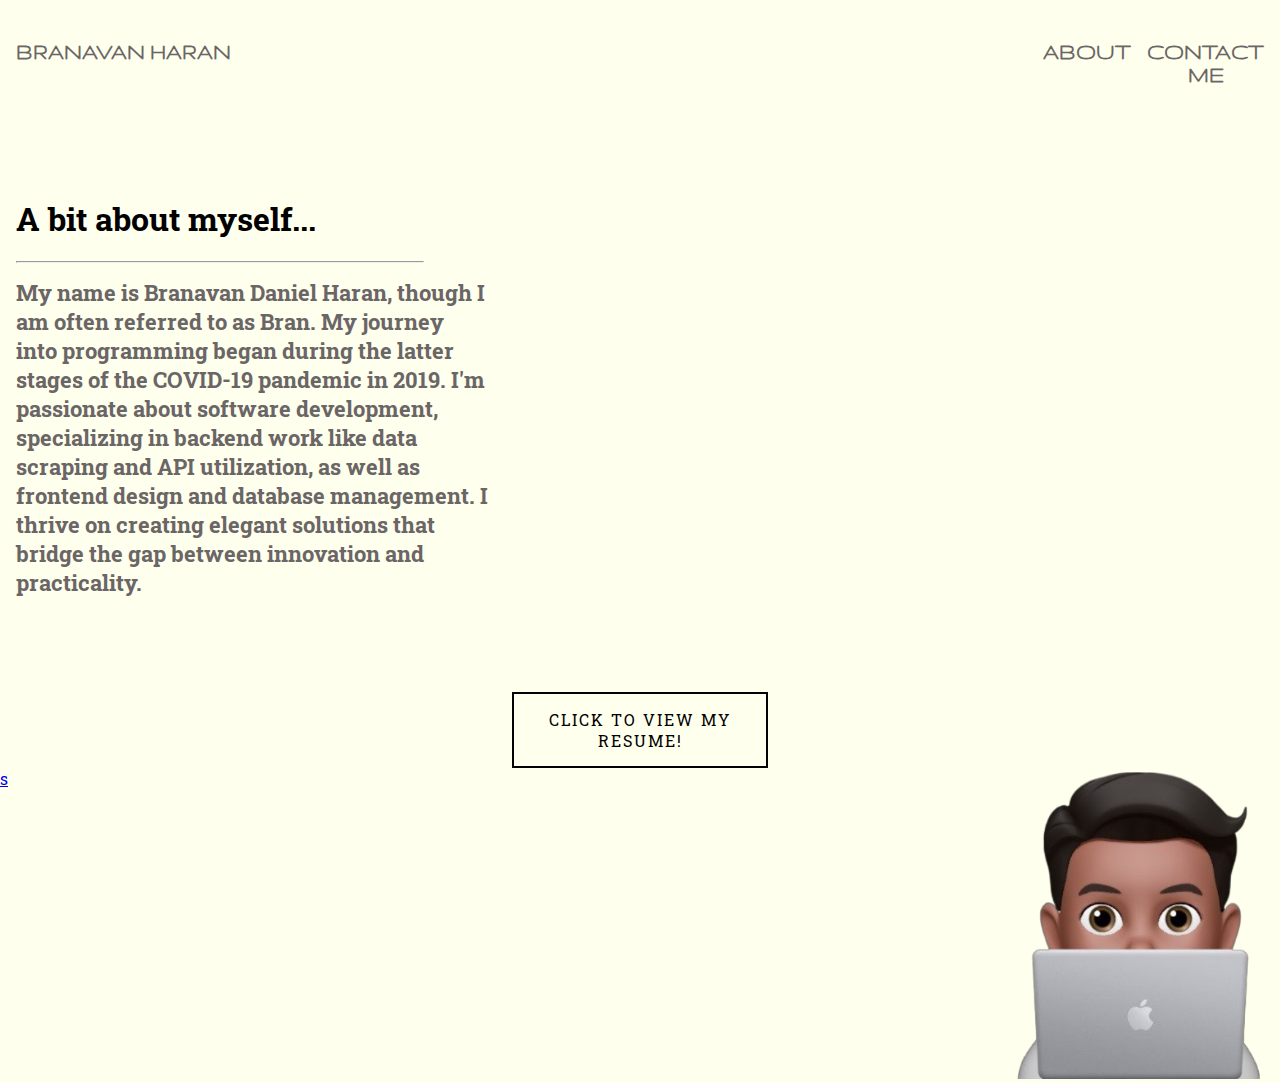
==== about.html @ 1ef3612a "uploading files to deploy" ====
<!DOCTYPE html>
<html lang="en">
<head>
    <meta charset="UTF-8">
    <meta name="viewport" content="width=device-width, initial-scale=1.0">
    <link rel="stylesheet" href="https://fonts.googleapis.com/css?family=Roboto+Slab">
    <link rel="stylesheet" href="https://fonts.googleapis.com/css?family=Gruppo&display=swap">
    <link rel="stylesheet" href="styles.css">
    <style>
        body {
            font-family: 'Roboto Slab', sans-serif;
        }
    </style>
    <title>Branavan Daniel Haran - Freelance Fullstack Developer!</title>
</head>
<body>
    <h1 class="logo"><a href="bran-portfolio.html">BRANAVAN HARAN</h1>
    <h1 class="menu"><a href="contact-me.html">CONTACT<br>ME</a></h1>
    <h1 class="menu"><a href="about.html">ABOUT</a></h1>
    <h1 class="about-me-title">A bit about myself...</h1>
    <hr>
    <div class="about-me-text">
        <h1 class="text-1">My name is Branavan Daniel Haran, though I am often referred to as Bran. My journey into programming began during the latter stages of the COVID-19 pandemic in 2019. I'm passionate about software development, specializing in backend work like data scraping and API utilization, as well as frontend design and database management. I thrive on creating elegant solutions that bridge the gap between innovation and practicality.</h1>
    </div>
    <div class="resume-bttn">
        <a href="https://cdn.discordapp.com/attachments/1020395598131769516/1164671237272903810/Resume.pdf?ex=65440f9d&is=65319a9d&hm=ed1588a51d33b288b330316a8e1cb648df74d8028ab50f7ab3e60947ecc3fda1&"><span>Click to view my Resume!</span>
    </div>
    <div class="memeoji-class">
        <img src="memeoji.png">
    </div>
    <script src="script.js"></script>
    <script src="https://smtpjs.com/v3/smtp.js"></script>s
</body>
</html>
---- styles.css ----
body {
    margin: 0;
    padding: 0;
    background-color: #FFFFED;
}

.container {
    position: relative;
    height: 100vh;
}

.quote-page,
.homepage {
    position: absolute;
    top: 0;
    left: 0;
    width: 100%;
    height: 100%;
    transition: opacity 0.5s ease-in-out;
}

.quote-page {
    background-color: #333;
    color: #fff;
    display: flex;
    justify-content: center;
    align-items: center;
    opacity: 1;
    font-style: italic;
    font-size: 32px;
}

.quote {
    text-align: center;
}

.quote-1 p.author {
    color: #6b6666;
    font-style: normal;
    text-align: center;
    font-size: 24px;
}

.homepage {
    display: none;
}

.fade-up {
    opacity: 0;
}

.logo{
    font-family: 'Gruppo', sans-serif;
    font-size: 24px;
    padding-top: 1.5rem;
    padding-left: 1rem;
    display: inline-block;
    width: 35%;
    color: #6b6666;
}

.menu{
    font-family: 'Gruppo', sans-serif;
    font-size: 24px;
    padding-top: 1.5rem;
    padding-right: 1rem;
    float: right;
    color: #6b6666;
    text-align: center;
}

.logo a {
    color: #6b6666;
    text-decoration: none; 
}

.logo a:hover {
    color: black;
    font-weight: bolder;
    font-style: italic;
}

.logo a:active {
    color: black;
}


.menu a {
    color: #6b6666; 
    text-decoration: none;
    transition: color 0.3s;
}

.menu a:hover {
    color: black;
    font-weight: bolder;
    font-style: italic;
}

.menu a:active {
    color: black;
}

.homepage h1.slogan {
    padding-top: 6rem;
    padding-left: 1rem;
    font-size: 36px;
}

hr {
    width: calc(33% - 1rem);
    margin-left: 1rem;
}

.small-text-1 h1 {
    padding-left: 1rem;
    font-size: 22px;
    color: #6b6666;
}

.small-text-2 h1 {
    padding-right: 1rem;
    float: right;
    font-size: 26px
}

.about-me-title {
    padding-top: 6rem;
    padding-left: 1rem;
}

.about-me-text h1{
    padding-left: 1rem;
    font-size: 22px;
    color: #6b6666;
    width: 37%
}

.memeoji-class {
    float: right;
    padding-right: 1rem;
}

.memeoji-class img {
    width: 250px;
    height: auto;
}

.resume-bttn {
    padding-left: 40%;
    padding-top: 5rem;
    display: inline-block;
    display: flex;
    justify-content: center;
    flex-direction: column;
    width: 20%;
    text-align: center;
    background-color: #00000000;
    transition: background-color 0.3s;
}

.resume-bttn a {
    text-decoration: none;
    border: 2px solid #010100;
    padding: 15px;
    color: #000;
    text-transform: uppercase;
    letter-spacing: 2px;
    position: relative;
    display: inline-block;
    z-index: 3;
    background-color: transparent;
    transition: background-color 0.3s
}

.resume-bttn a:hover {
    background-color: #e5f9fc;
    color: #000;
}

.contact-container {
    padding-left: 1rem;
    display: flex;
    flex-direction: column;
}

.contact-container form {
    display: flex;
    flex-direction: column;
    width: 40%;
    border-radius: 12px;
}

.form-group {
    display: flex;
    flex-direction: column;
    margin-bottom: 1rem;
}

.form-group label {
    font-weight: bold;
}

.contact-container input,
.contact-container textarea {
    border: 1px solid #747474;
    margin: 10px 0; 
    padding: 10px;
    outline: none;
    background: #94949490;
}

.contact-container input,
.contact-container textarea {
    border: none; 
    border-bottom: 2px solid #333; 
    background: transparent;
    outline: none;
    padding-top: 0.2rem;
}

.contact-container input::placeholder,
.contact-container textarea::placeholder {
    color: #94949490;
    /* padding-left: 1.05rem; */
    font-size: 18px;
}


.contact-container button {
    padding: 15px;
    background: #94949490;
    outline: none;
    cursor: pointer;
    width: 150px;
    margin: 20px auto 0;
    border-radius: 20px;
}

.contact-text h1 {
    padding-top: 6rem;
    padding-left: 1rem;
    font-size: 28px;
}

.contact-me-text h1{
    padding-left: 1rem;
    font-size: 22px;
    color: #6b6666;
    width: 37%
}

#local-time {
    position: fixed;
    left: 1rem;
    bottom: 1.5rem;
    padding-left: 1rem;
}
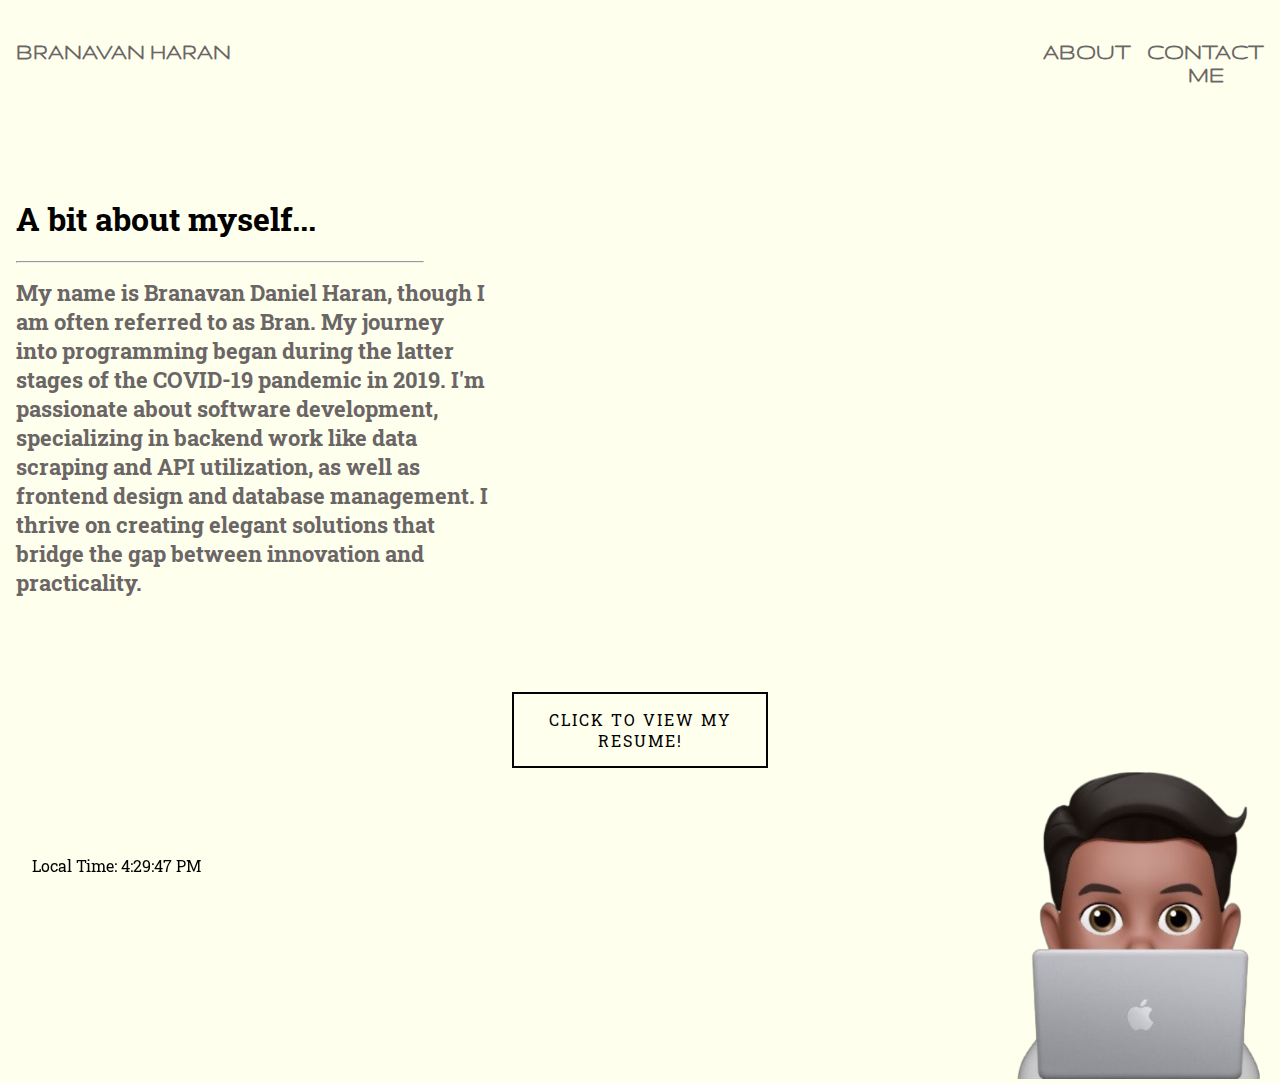
==== commit 7ac24c23: "adding social media links and tidying up website" ====
--- a/about.html
+++ b/about.html
@@ -14,7 +14,7 @@
     <title>Branavan Daniel Haran - Freelance Fullstack Developer!</title>
 </head>
 <body>
-    <h1 class="logo"><a href="bran-portfolio.html">BRANAVAN HARAN</h1>
+    <h1 class="logo"><a href="index.html">BRANAVAN HARAN</h1>
     <h1 class="menu"><a href="contact-me.html">CONTACT<br>ME</a></h1>
     <h1 class="menu"><a href="about.html">ABOUT</a></h1>
     <h1 class="about-me-title">A bit about myself...</h1>
@@ -23,12 +23,18 @@
         <h1 class="text-1">My name is Branavan Daniel Haran, though I am often referred to as Bran. My journey into programming began during the latter stages of the COVID-19 pandemic in 2019. I'm passionate about software development, specializing in backend work like data scraping and API utilization, as well as frontend design and database management. I thrive on creating elegant solutions that bridge the gap between innovation and practicality.</h1>
     </div>
     <div class="resume-bttn">
-        <a href="https://cdn.discordapp.com/attachments/1020395598131769516/1164671237272903810/Resume.pdf?ex=65440f9d&is=65319a9d&hm=ed1588a51d33b288b330316a8e1cb648df74d8028ab50f7ab3e60947ecc3fda1&"><span>Click to view my Resume!</span>
+        <a href="https://cdn.discordapp.com/attachments/1020395598131769516/1164671237272903810/Resume.pdf?ex=65440f9d&is=65319a9d&hm=ed1588a51d33b288b330316a8e1cb648df74d8028ab50f7ab3e60947ecc3fda1&">
+            <span>Click to view my Resume!</span>
+        </a>
     </div>
     <div class="memeoji-class">
         <img src="memeoji.png">
     </div>
+    <div 
+        id="local-time" a href="">
+    </div>
+
     <script src="script.js"></script>
-    <script src="https://smtpjs.com/v3/smtp.js"></script>s
+    <script src="https://smtpjs.com/v3/smtp.js"></script>
 </body>
 </html> --- a/styles.css
+++ b/styles.css
@@ -178,6 +178,11 @@
     color: #000;
 }
 
+.contact-container-main {
+    width: 50%;
+    
+}
+
 .contact-container {
     padding-left: 1rem;
     display: flex;
@@ -187,8 +192,8 @@
 .contact-container form {
     display: flex;
     flex-direction: column;
-    width: 40%;
     border-radius: 12px;
+    width: 90%
 }
 
 .form-group {
@@ -247,7 +252,7 @@
     padding-left: 1rem;
     font-size: 22px;
     color: #6b6666;
-    width: 37%
+    width: 80%
 }
 
 #local-time {
@@ -257,4 +262,12 @@
     padding-left: 1rem;
 }
 
-
+.sm-bttns img {
+    width: 3.5rem;
+    height: auto;
+    position: fixed;
+    right: 10rem;
+    bottom: 1.5rem;
+}
+
+
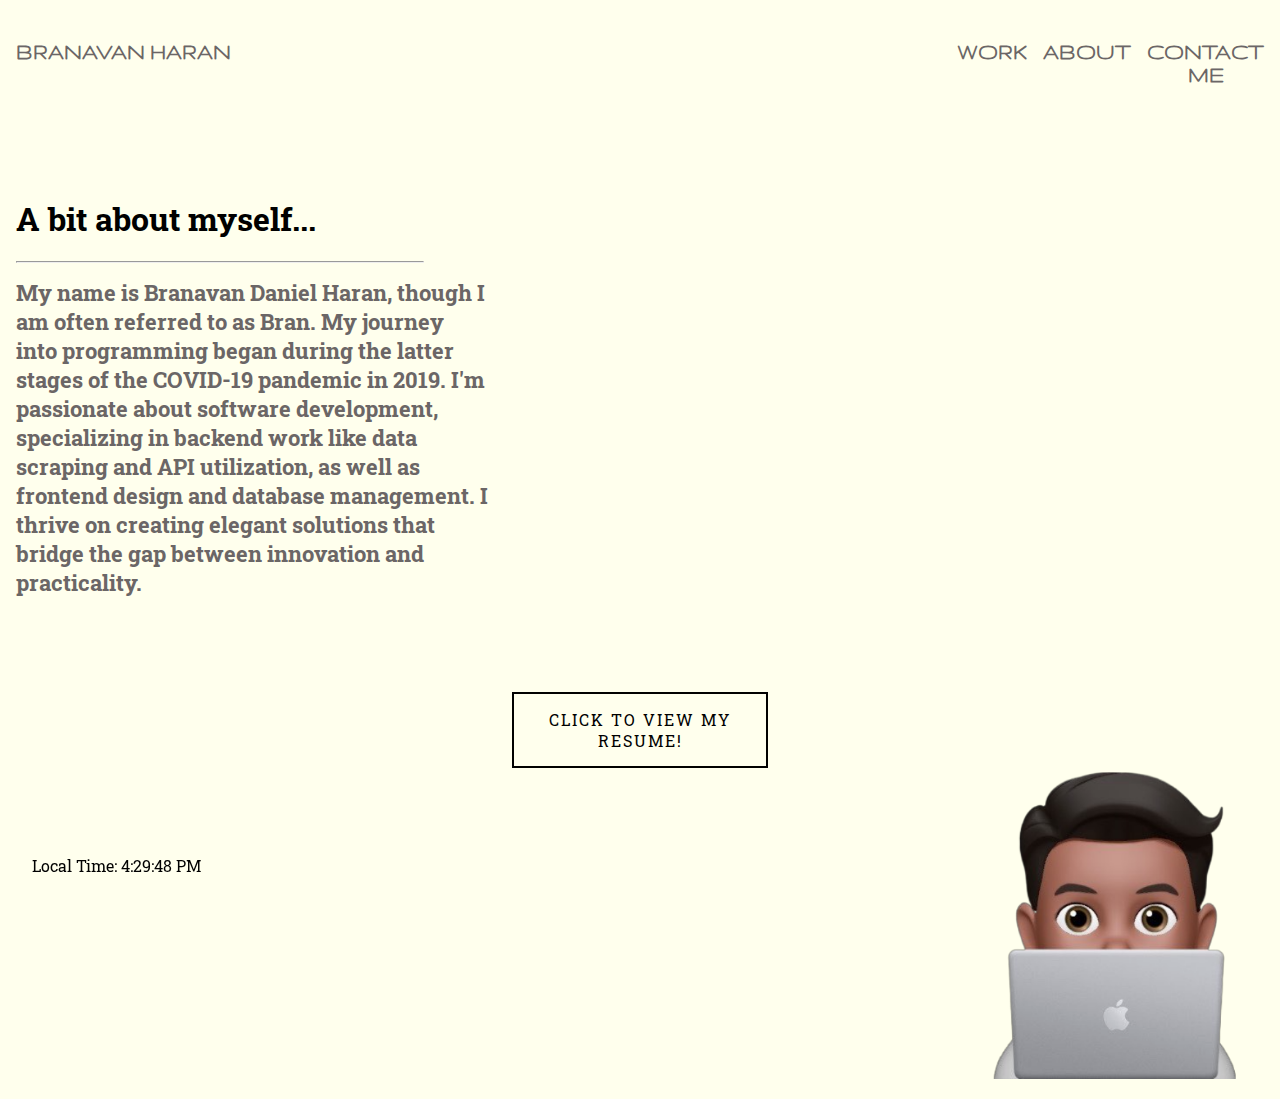
==== commit aba5ade1: "added work/experiences page," ====
--- a/about.html
+++ b/about.html
@@ -17,6 +17,7 @@
     <h1 class="logo"><a href="index.html">BRANAVAN HARAN</h1>
     <h1 class="menu"><a href="contact-me.html">CONTACT<br>ME</a></h1>
     <h1 class="menu"><a href="about.html">ABOUT</a></h1>
+    <h1 class="menu"><a href="work.html">WORK</a></h1>
     <h1 class="about-me-title">A bit about myself...</h1>
     <hr>
     <div class="about-me-text">
--- a/styles.css
+++ b/styles.css
@@ -144,6 +144,8 @@
 .memeoji-class img {
     width: 250px;
     height: auto;
+    padding-right: 1.5rem;
+    padding-bottom: 1rem;
 }
 
 .resume-bttn {
@@ -260,6 +262,7 @@
     left: 1rem;
     bottom: 1.5rem;
     padding-left: 1rem;
+    z-index: 999;
 }
 
 .sm-bttns img {
@@ -270,4 +273,79 @@
     bottom: 1.5rem;
 }
 
-
+.projects-container {
+    display: flex;
+    flex-wrap:nowrap; /* Wrap the items to the next row when there's not enough space */
+    align-items: flex-start; /* Align items at the top */
+    padding-left: 1rem;
+    overflow-y: auto;
+}
+
+.date-header {
+    min-width: 180px; /* Adjust the width as needed */
+    font-weight: bold; /* Make the date header bold or customize styling */
+    float: left;
+    color: #9e9e9e;
+}
+
+.work-text {
+    font-size: 22px;
+    color: #6b6666;
+    flex-grow: 1; /*Allow the work-text to take up remaining space */
+    padding-right: 9rem;
+    width: 99.99%
+}
+
+.experience-title-11n {
+    position: relative;
+    text-align: left; /* Align the experience title to the left */
+    font-weight: bold; /* Make the experience title bold or customize styling */
+    margin-left: 2rem; /* Add margin to position it to the right of the date-header */
+    font-size: 18px;
+    display: inline-block;
+}
+
+.experience-container:hover {
+    box-shadow: 0 0 10px rgba(0, 0, 0, 0.3); /* Add a box shadow on hover */
+    border: 1px solid #ccc; /* Add a border on hover */
+    /* padding-bottom: 10px; Optional: Add padding to give some spacing around the content */
+    border-radius: 5px;
+}
+
+.date-header {
+    min-width: 180px;
+    font-weight: bold;
+    color: #9e9e9e;
+    font-size: 14px;
+}
+
+.experience-title-11n {
+    text-align: left;
+    font-weight: bold;
+    font-size: 18px;
+    display: inline-block;
+}
+
+.experience-text {
+    font-weight: normal;
+    font-size: 16px;
+    padding-top: 1rem;
+    width: 90%;
+    text-decoration: none;
+    color: #000
+}
+
+.experience-text-container {
+    
+}
+
+.experience-title-11n {
+    text-decoration: none; /* Remove underline */
+    color: #000; /* Set your desired text color */
+}
+
+.experience-link {
+    text-decoration: none;
+    display: block; /* Change the display property to 'block' to stack elements vertically */
+    margin-bottom: 20px; /* Add margin between the projects */
+}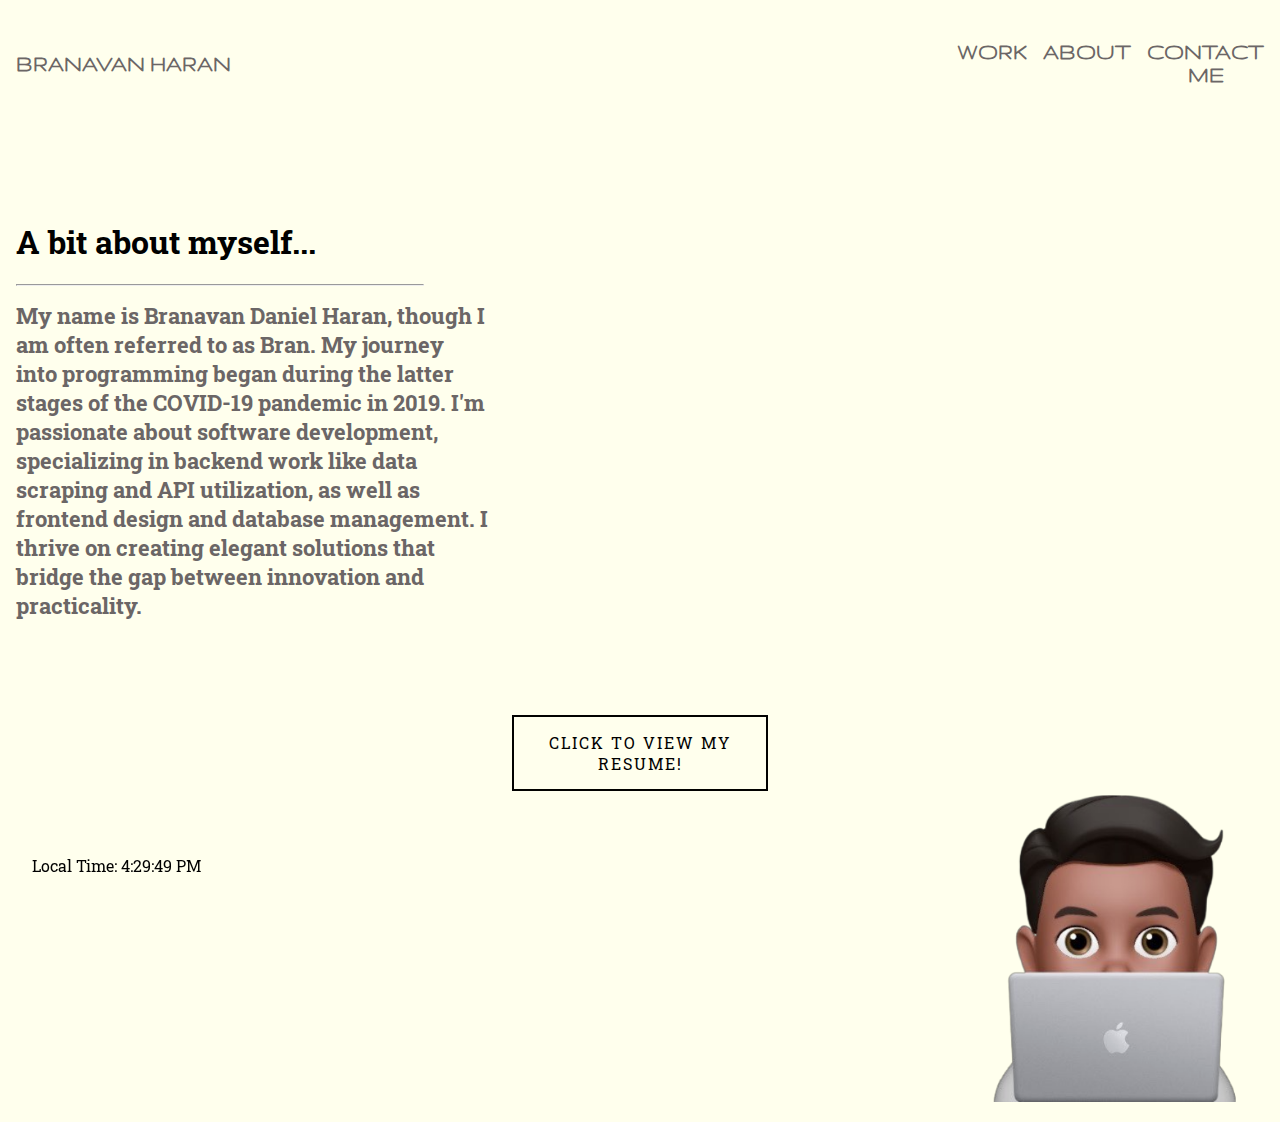
==== commit 54a0cd78: "updates on different dimension viewing" ====
--- a/about.html
+++ b/about.html
@@ -14,10 +14,19 @@
     <title>Branavan Daniel Haran - Freelance Fullstack Developer!</title>
 </head>
 <body>
-    <h1 class="logo"><a href="index.html">BRANAVAN HARAN</h1>
-    <h1 class="menu"><a href="contact-me.html">CONTACT<br>ME</a></h1>
-    <h1 class="menu"><a href="about.html">ABOUT</a></h1>
-    <h1 class="menu"><a href="work.html">WORK</a></h1>
+    <div class="header">
+        <h1 class="logo"><a href="index.html">BRANAVAN HARAN</a></h1>
+        <div class="nav">
+            <h1 class="menu"><a href="contact-me.html">CONTACT<br>ME</a></h1>
+            <h1 class="menu"><a href="about.html">ABOUT</a></h1>
+            <h1 class="menu"><a href="work.html">WORK</a></h1>
+        </div>
+        <div class="burger">
+            <div></div>
+            <div></div>
+            <div></div>
+        </div>
+    </div>
     <h1 class="about-me-title">A bit about myself...</h1>
     <hr>
     <div class="about-me-text">
--- a/styles.css
+++ b/styles.css
@@ -20,25 +20,12 @@
 }
 
 .quote-page {
-    background-color: #333;
-    color: #fff;
+    background-color: #eaeaea;
     display: flex;
     justify-content: center;
     align-items: center;
     opacity: 1;
-    font-style: italic;
-    font-size: 32px;
-}
-
-.quote {
-    text-align: center;
-}
-
-.quote-1 p.author {
-    color: #6b6666;
-    font-style: normal;
-    text-align: center;
-    font-size: 24px;
+    height: 100%; 
 }
 
 .homepage {
@@ -229,7 +216,6 @@
 .contact-container input::placeholder,
 .contact-container textarea::placeholder {
     color: #94949490;
-    /* padding-left: 1.05rem; */
     font-size: 18px;
 }
 
@@ -275,77 +261,257 @@
 
 .projects-container {
     display: flex;
-    flex-wrap:nowrap; /* Wrap the items to the next row when there's not enough space */
-    align-items: flex-start; /* Align items at the top */
-    padding-left: 1rem;
-    overflow-y: auto;
+    align-items: flex-start;
+    padding-left: 1rem;
+    /* overflow-y: auto; */
+    justify-content: space-between;
+}
+
+.right-column {
+    width: 49%;
+    display: flex;
+    flex-direction: column;
+    gap: 10px; 
+}
+
+.left-column {
+    width: 30%;
+}
+.right-column {
+    width: 64%;
 }
 
 .date-header {
-    min-width: 180px; /* Adjust the width as needed */
-    font-weight: bold; /* Make the date header bold or customize styling */
-    float: left;
+    font-weight: bold;
     color: #9e9e9e;
+    min-width: 170px;
+    font-weight: bold;
+    font-size: 14px;
 }
 
 .work-text {
-    font-size: 22px;
-    color: #6b6666;
-    flex-grow: 1; /*Allow the work-text to take up remaining space */
-    padding-right: 9rem;
-    width: 99.99%
+    font-size: 19px;
+    color: #6b6666;
+    flex-grow: 1; 
+    width: 100%
 }
 
 .experience-title-11n {
     position: relative;
-    text-align: left; /* Align the experience title to the left */
-    font-weight: bold; /* Make the experience title bold or customize styling */
-    margin-left: 2rem; /* Add margin to position it to the right of the date-header */
+    text-align: left;
+    font-weight: bold; 
     font-size: 18px;
     display: inline-block;
+    text-decoration: none;
+    color: black;
+    margin-top: 0;
 }
 
 .experience-container:hover {
-    box-shadow: 0 0 10px rgba(0, 0, 0, 0.3); /* Add a box shadow on hover */
-    border: 1px solid #ccc; /* Add a border on hover */
-    /* padding-bottom: 10px; Optional: Add padding to give some spacing around the content */
+    box-shadow: 0 0 10px rgba(0, 0, 0, 0.3);
+    border: 1px solid #ccc;
     border-radius: 5px;
-}
-
-.date-header {
-    min-width: 180px;
-    font-weight: bold;
-    color: #9e9e9e;
-    font-size: 14px;
-}
-
-.experience-title-11n {
-    text-align: left;
-    font-weight: bold;
-    font-size: 18px;
-    display: inline-block;
 }
 
 .experience-text {
     font-weight: normal;
     font-size: 16px;
-    padding-top: 1rem;
     width: 90%;
     text-decoration: none;
-    color: #000
-}
-
-.experience-text-container {
-    
-}
-
-.experience-title-11n {
-    text-decoration: none; /* Remove underline */
-    color: #000; /* Set your desired text color */
+    color: #000;
+    display: block;
+}
+
+.job-info {
+    display: flex;
+    flex-direction: column;
+    gap: 1rem;
 }
 
 .experience-link {
     text-decoration: none;
-    display: block; /* Change the display property to 'block' to stack elements vertically */
-    margin-bottom: 20px; /* Add margin between the projects */
+    display: block; 
+    margin-bottom: 20px;
+}
+
+.experience-wrapper {
+    display: flex;
+    flex-direction: column; 
+}
+
+.experience-container {
+    display: flex;
+    flex-direction: column;
+    transition: border,box-shadow 0.5s;
+    padding: 5px;
+    border: 1px solid #FFFFED;
+}
+
+.experience-content {
+    display: flex;
+    flex-direction: row;
+    gap: 0.5rem;
+    flex-direction: row;
+}
+
+.skill-bubbles {
+    position: relative;
+    border: 2px solid #f7e2cd;
+    border-radius: 9999px;
+    text-align: center;
+    font-family: 'Inter', sans-serif;
+    font-weight: 500;
+    font-size: 13px;
+    color: #b69677;
+    display: inline-block;
+    padding: 0.75vh 1.75vh;
+    width: auto;
+    margin-right: 1vh;
+    margin-top: 1vh;
+}
+
+.skills-container {
+    display: flex;
+    flex-wrap: wrap;
+}
+
+.chartjs-skill {
+    width: 250px;
+    height: auto;
+}
+
+#tooltip-image {
+    opacity: 0;
+    visibility: hidden;
+    position: absolute;
+    left: -81vw;
+    top: -65vh;
+    width: 33.5vw;
+    height: auto;
+    border-radius: 15px;
+    transition: opacity 0.3s ease, visibility 0.3s ease;
+}
+
+#chartjs-skill:hover {
+    background-color: #f7e2cd;
+}
+
+#chartjs-skill:hover #tooltip-image {
+    opacity: 1;
+    visibility: visible;
+}
+
+.header {
+    display: flex;
+    justify-content: space-between;
+    align-items: center;
+}
+
+.burger {
+    display: none;
+    cursor: pointer;
+    padding-right: 1rem;
+}
+
+.burger div {
+    width: 25px;
+    height: 3px;
+    background-color: #6b6666;
+    margin: 5px;
+}
+
+.quote-text, .quote-author {
+    display: none;
+}
+
+@media screen and (max-width: 768px) {
+    .nav {
+        position: absolute;
+        height: 92vh;
+        top: 10%;
+        /* width: 80%; */
+        background-color: rgba(0,0,0,0);
+        /* display: flex;
+        flex-direction: row; */
+        /* width: calc(100% - 40%); */
+        opacity: 0;
+        transition: opacity 0.5s ease-in-out;
+        right: 1rem;
+        left: 1rem;
+    }
+
+    .nav.active {
+        opacity: 1;
+    }
+
+    .burger {
+        display: block;
+    }
+
+    .menu {
+    font-family: 'Gruppo', sans-serif;
+    font-size: 20px;
+    padding-top: 1rem;
+    padding-right: 1rem;
+    float: right;
+    color: #6b6666;
+    text-align: center;
+
+    }
+
+    .homepage h1.slogan {
+        font-size: 24px;
+        padding-top: 4rem;
+        padding-right: 1rem;
+    }
+
+    .small-text-1 h1 {
+        font-size: 18px;
+        color: #6b6666;
+        text-align: right;
+        padding-right: 1rem;
+    }
+
+    .small-text-2 h1 {
+        font-size: 20px;
+        padding-left: 1rem;
+        text-align: left;
+    }
+
+    .quote-1 img {
+        display: none;
+    }
+
+    .quote-text, .quote-author {
+        display: block;
+        text-align: center;
+        color: #6b6666;
+    }
+
+    .quote-text {
+        font-size: 1.2em;
+        margin-top: 20px;
+    }
+
+    .quote-author {
+        font-size: 1em;
+        margin-top: 10px;
+    }
+
+    .about-me-text h1 {
+        padding-left: 1rem;
+        font-size: 18px;
+        color: #6b6666;
+        width: 100%;
+        padding-right: 1rem;
+    }
+
+    .resume-bttn {
+        width: 100%;
+        padding-top: 3.5rem;
+        margin: auto;
+        padding-left: 1rem; /* Add this line */
+        padding-right: 1rem; /* Add this line */
+        
+    }
 }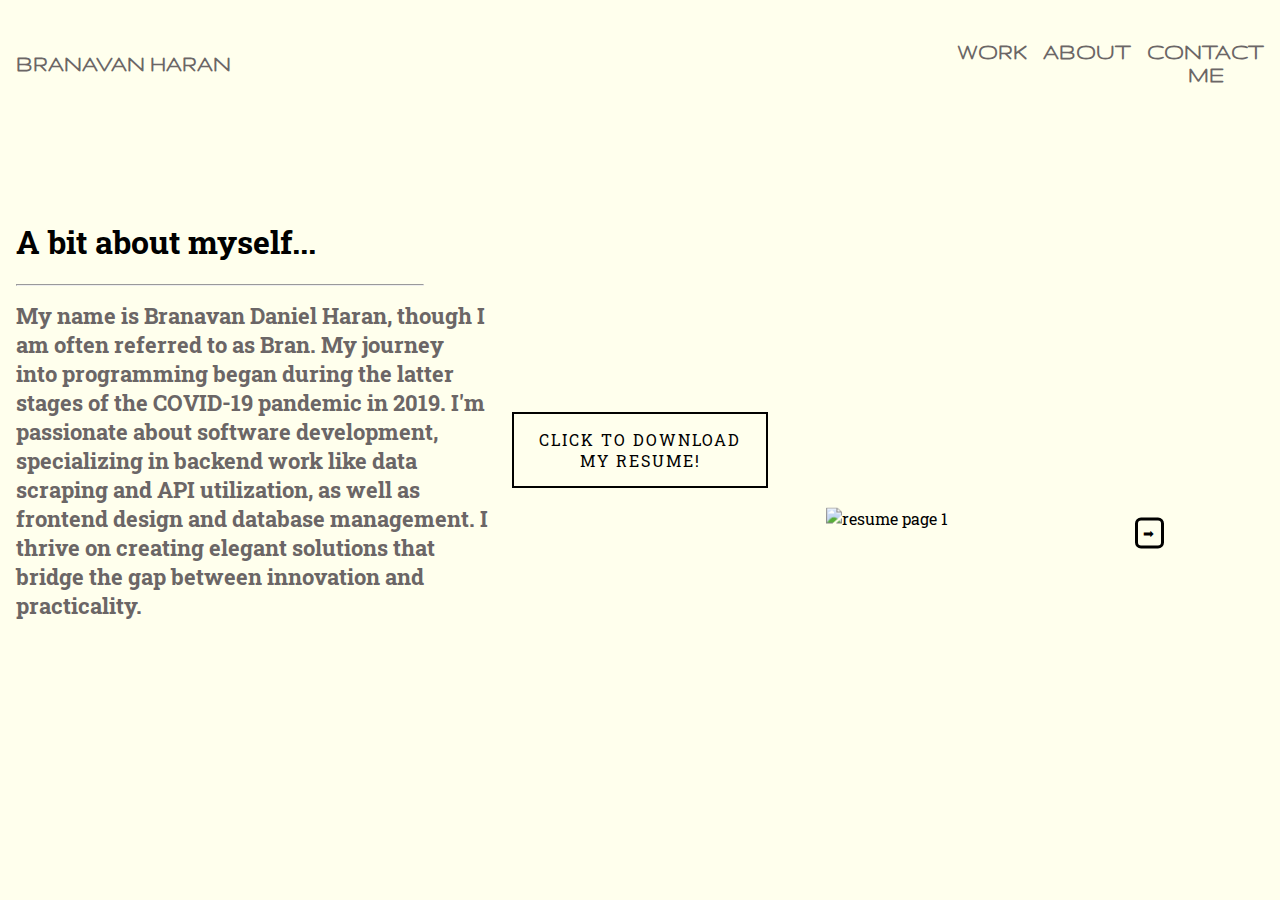
==== commit 4e953a60: "portfolio updates" ====
--- a/about.html
+++ b/about.html
@@ -9,6 +9,7 @@
     <style>
         body {
             font-family: 'Roboto Slab', sans-serif;
+            max-width: 100%;
         }
     </style>
     <title>Branavan Daniel Haran - Freelance Fullstack Developer!</title>
@@ -33,12 +34,13 @@
         <h1 class="text-1">My name is Branavan Daniel Haran, though I am often referred to as Bran. My journey into programming began during the latter stages of the COVID-19 pandemic in 2019. I'm passionate about software development, specializing in backend work like data scraping and API utilization, as well as frontend design and database management. I thrive on creating elegant solutions that bridge the gap between innovation and practicality.</h1>
     </div>
     <div class="resume-bttn">
-        <a href="https://cdn.discordapp.com/attachments/1020395598131769516/1164671237272903810/Resume.pdf?ex=65440f9d&is=65319a9d&hm=ed1588a51d33b288b330316a8e1cb648df74d8028ab50f7ab3e60947ecc3fda1&">
-            <span>Click to view my Resume!</span>
+        <a href="https://cdn.discordapp.com/attachments/1020395598131769516/1204167633910628362/B._Harans_CV.pdf?ex=65d3bf80&is=65c14a80&hm=76fef35df924544dc8a8b7f53eb5b91f70b43fc15bfde5ce2f7bf97fc8f627e6&">
+            <span>Click to download my Resume!</span>
         </a>
     </div>
-    <div class="memeoji-class">
-        <img src="memeoji.png">
+    <div class="resume-display">
+        <img id="resumeImage" src="https://cdn.discordapp.com/attachments/1020395598131769516/1204166528006750218/image.png?ex=65d3be78&is=65c14978&hm=46e87ff2dcbd4571980a84c457b9bf1fdef03f5ff0a5a6b22b9891fece881417&" alt="resume page 1" />
+        <button onclick="nextPage()">➡</button>
     </div>
     <div 
         id="local-time" a href="">
--- a/styles.css
+++ b/styles.css
@@ -2,6 +2,7 @@
     margin: 0;
     padding: 0;
     background-color: #FFFFED;
+    max-width: 100%;
 }
 
 .container {
@@ -111,6 +112,8 @@
     font-size: 26px
 }
 
+/* ABOUT page */
+
 .about-me-title {
     padding-top: 6rem;
     padding-left: 1rem;
@@ -129,10 +132,10 @@
 }
 
 .memeoji-class img {
-    width: 250px;
+    /* width: 250px;
     height: auto;
     padding-right: 1.5rem;
-    padding-bottom: 1rem;
+    padding-bottom: 1rem; */
 }
 
 .resume-bttn {
@@ -167,6 +170,38 @@
     color: #000;
 }
 
+.resume-display {
+    position: absolute;
+    top: 52%;
+    right: -1%;
+    transform: translateY(-50%);
+}
+
+.resume-display img {
+    width: auto;
+    max-width: 70%;
+    height: auto;
+    border-radius: 1.5%;
+}
+
+.resume-display button {
+    text-decoration: none;
+    border: 3.3px solid #010100;
+    border-radius: 6px;
+    padding: 5px;
+    color: #000;
+    text-transform: uppercase;
+    letter-spacing: 2px;
+    position: absolute;
+    top: 50%;
+    right: 25%;
+    display: inline-block;
+    z-index: 3;
+    background-color: transparent;
+    transition: background-color 0.3s;
+    cursor: pointer;
+}
+
 .contact-container-main {
     width: 50%;
     
@@ -247,16 +282,22 @@
     position: fixed;
     left: 1rem;
     bottom: 1.5rem;
-    padding-left: 1rem;
+    /* padding-left: 1rem; */
     z-index: 999;
+}
+
+.sm-bttns {
+    position: fixed;
+    right: 1rem;
+    bottom: 1.5rem;
+    display: flex;
+    gap: 1rem;
 }
 
 .sm-bttns img {
     width: 3.5rem;
-    height: auto;
-    position: fixed;
-    right: 10rem;
-    bottom: 1.5rem;
+    height: 3.5rem;
+    object-fit: contain;
 }
 
 .projects-container {
@@ -380,13 +421,18 @@
     height: auto;
 }
 
+.db-skill {
+    width: 250px;
+    height: auto;
+}
+
 #tooltip-image {
     opacity: 0;
     visibility: hidden;
     position: absolute;
-    left: -81vw;
-    top: -65vh;
-    width: 33.5vw;
+    left: -60vw;
+    top: -20rem;
+    width: 29vw;
     height: auto;
     border-radius: 15px;
     transition: opacity 0.3s ease, visibility 0.3s ease;
@@ -397,6 +443,15 @@
 }
 
 #chartjs-skill:hover #tooltip-image {
+    opacity: 1;
+    visibility: visible;
+}
+
+#db-skill:hover {
+    background-color: #f7e2cd;
+}
+
+#db-skill:hover #tooltip-image {
     opacity: 1;
     visibility: visible;
 }
@@ -510,8 +565,84 @@
         width: 100%;
         padding-top: 3.5rem;
         margin: auto;
-        padding-left: 1rem; /* Add this line */
-        padding-right: 1rem; /* Add this line */
-        
-    }
-}+        padding-left: 1rem;
+        padding-right: 1rem;
+    }
+
+    .memeoji-class {
+        position: fixed;
+        bottom: 0;
+        right: 0;
+        width: 100px;
+        height: auto;
+        z-index: 0;
+        padding-top: 2rem;
+    }
+
+    .memeoji-class img {
+        width: 100%; 
+        height: auto;
+    }
+
+    .resume-display {
+        opacity: 0%;
+    }
+
+    #local-time {
+        opacity: 0;
+    }
+}
+
+@media only screen and (min-device-width : 768px) and (max-device-width : 1300px) {
+
+    /* Center the resume button */
+    .resume-bttn {
+        position: absolute;
+        left: 50%; /* Start from the middle of the screen */
+        top: 50%;
+        transform: translate(-50%, -50%); /* Adjust for exact centering */
+        padding-top: 0; /* Remove padding-top if it's no longer needed */
+        padding-left: 0; /* Remove padding-left as it's no longer needed */
+    }
+
+    /* Adjust the image to be on the right */
+    .resume-display {
+        position: absolute;
+        top: 57.5%;
+        right: 2.5%; /* Adjust as needed to not stick to the edge */
+        transform: translateY(-50%); /* Keeps it vertically centered */
+        width: 33%; /* Adjust width as necessary */
+    }
+
+    .resume-display img {
+        width: 100%; /* Make the image take up the full width of its container */
+        height: auto; /* Maintain aspect ratio */
+        border-radius: 1.5%; /* Keeps the border-radius if needed */
+    }
+
+    .resume-display button {
+        text-decoration: none;
+        border: 3.3px solid #010100;
+        border-radius: 6px;
+        padding: 5px;
+        color: #000;
+        text-transform: uppercase;
+        letter-spacing: 2px;
+        position: absolute;
+        top: 50%;
+        right: 20%;
+        display: inline-block;
+        z-index: 3;
+        background-color: transparent;
+        transition: background-color 0.3s;
+        cursor: pointer;
+    }    
+
+    #local-time {
+        opacity: 0;
+    }
+
+    .contact-container button {
+        margin-bottom: 1rem;
+    }
+}
